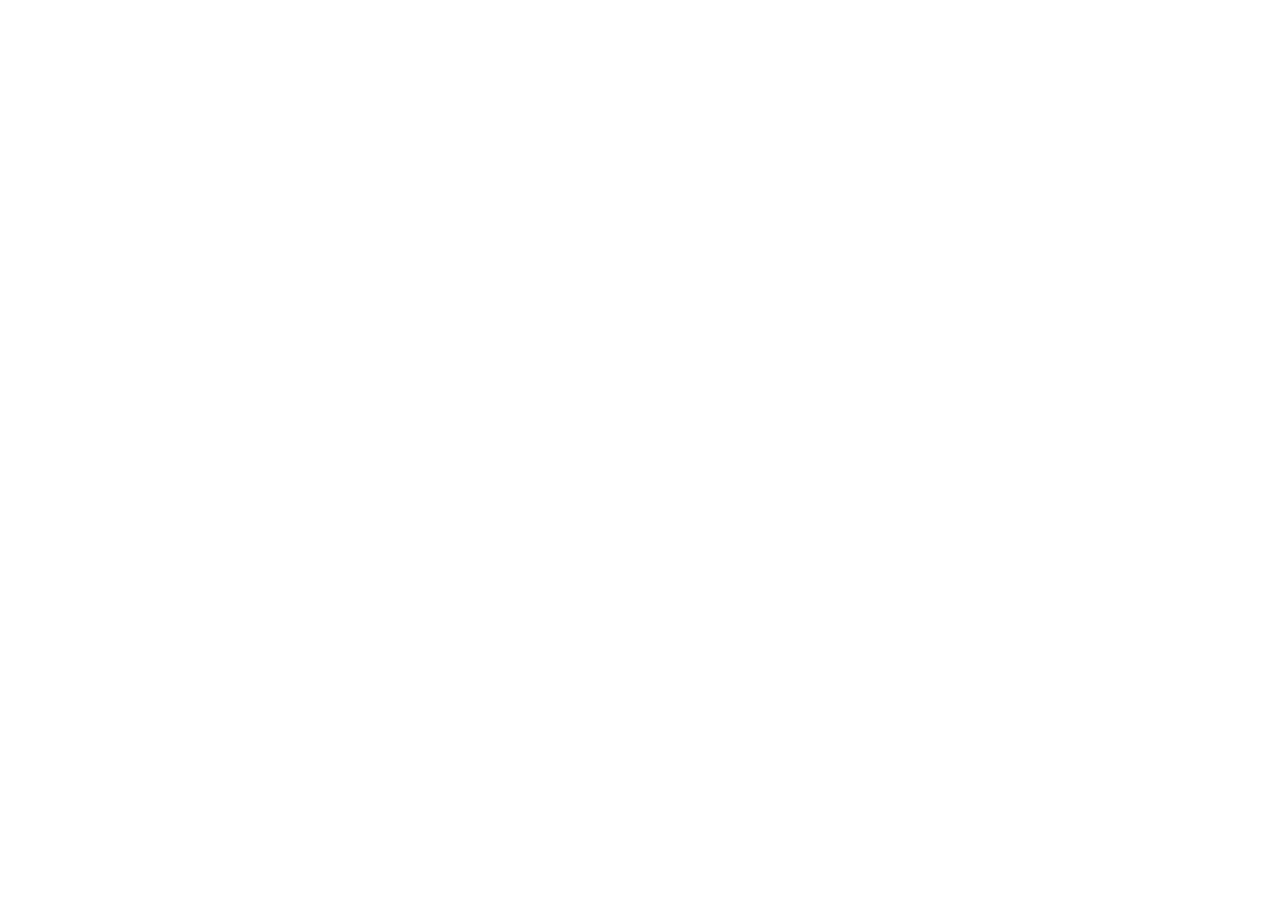
==== about.html @ f8fc42c6 "Initial Commit" ====
<!DOCTYPE html>
<html lang="en">
<head>
    <meta charset="UTF-8">
    <meta name="viewport" content="width=device-width, initial-scale=1.0">
    <link rel="stylesheet" href="https://cdnjs.cloudflare.com/ajax/libs/font-awesome/6.5.1/css/all.min.css">
    <link rel="stylesheet" href="./css/style.css">
    <link rel="stylesheet" href="./css/about.css">
    <title>About - Cafe Street</title>
</head>
<body>

</body>
</html>
---- css/style.css ----
@import url("https://fonts.googleapis.com/css2?family=Plus+Jakarta+Sans:wght@200..800&display=swap");

*,
*::before,
*::after {
    box-sizing: border-box;
    margin: 0;
    padding: 0;
}

/* ===== BASE ===== */

html {
    scroll-behavior: smooth;
}

body {
    min-height: 100vh;
    line-height: 1.5;
    font-family: "Plus Jakarta Sans", sans-serif;
    text-rendering: optimizeSpeed;
}

img,
picture,
video,
canvas,
svg {
    display: block;
    max-width: 100%;
}

input,
button,
textarea,
select {
    font: inherit;
}

button {
    cursor: pointer;
}

a {
    color: inherit;
    text-decoration: none;
}

ul,
ol {
    list-style: none;
}

table {
    border-collapse: collapse;
    border-spacing: 0;
}
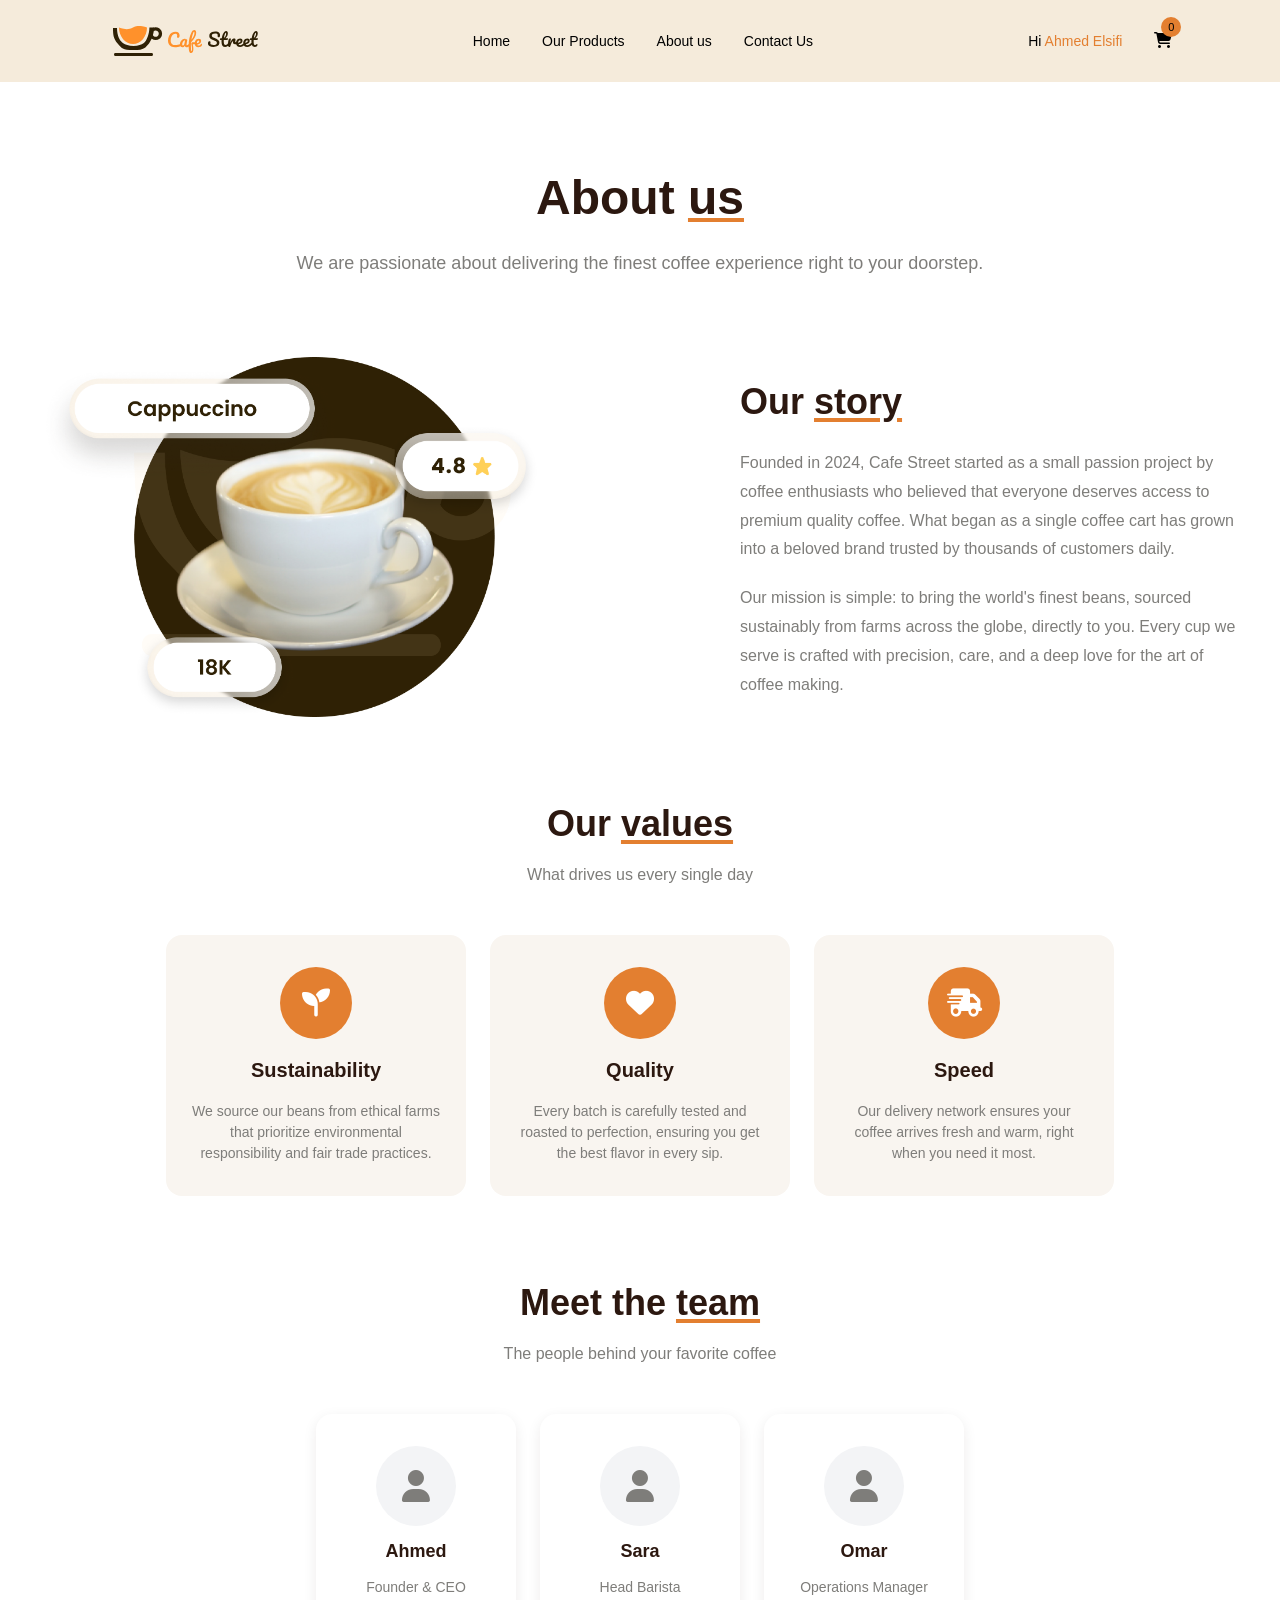
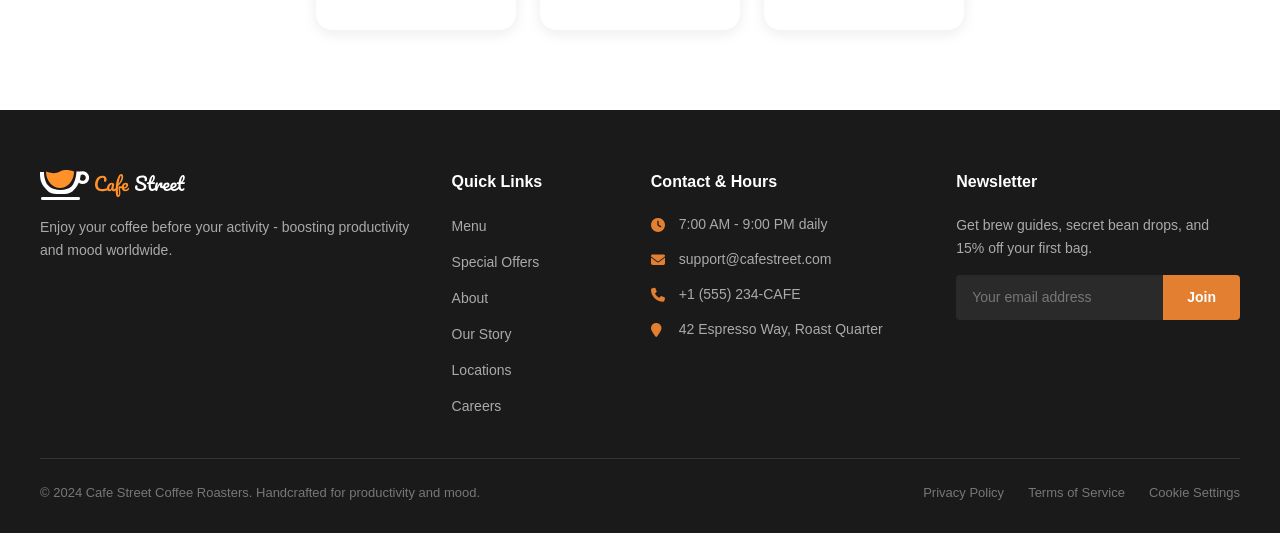
==== commit d4cbcad1: "Enhance About page layout with header, footer, and content sections; add styles for improved present" ====
--- a/about.html
+++ b/about.html
@@ -1,14 +1,231 @@
 <!DOCTYPE html>
 <html lang="en">
-<head>
-    <meta charset="UTF-8">
-    <meta name="viewport" content="width=device-width, initial-scale=1.0">
-    <link rel="stylesheet" href="https://cdnjs.cloudflare.com/ajax/libs/font-awesome/6.5.1/css/all.min.css">
-    <link rel="stylesheet" href="./css/style.css">
-    <link rel="stylesheet" href="./css/about.css">
+  <head>
+    <meta charset="UTF-8" />
+    <meta name="viewport" content="width=device-width, initial-scale=1.0" />
+    <link
+      rel="stylesheet"
+      href="https://cdnjs.cloudflare.com/ajax/libs/font-awesome/6.5.1/css/all.min.css"
+    />
+    <link
+      rel="shortcut icon"
+      href="./assets/images/logo/favicon.svg"
+      type="image/x-icon"
+    />
+    <link rel="stylesheet" href="./css/style.css" />
+    <link rel="stylesheet" href="./css/about.css" />
     <title>About - Cafe Street</title>
-</head>
-<body>
-
-</body>
-</html>+  </head>
+  <body>
+    <header>
+      <a href="./index.html">
+        <img
+          src="./assets/images/logo/Logo.svg"
+          alt="an image showing the website logo"
+        />
+      </a>
+      <nav>
+        <ul>
+          <li class="nav-link underline-effect">
+            <a href="./index.html">Home</a>
+          </li>
+          <li class="nav-link underline-effect">
+            <a href="./products.html">Our Products</a>
+          </li>
+          <li class="nav-link underline-effect">
+            <a href="./about.html">About us</a>
+          </li>
+          <li class="nav-link underline-effect">
+            <a href="./contact.html">Contact Us</a>
+          </li>
+        </ul>
+      </nav>
+      <div class="controls">
+        <div class="greeting">
+          <p>Hi <span>Ahmed Elsifi</span></p>
+        </div>
+        <div class="cart">
+          <a href="./cart.html" class="underline-effect"
+            ><i class="fa-solid fa-cart-shopping"></i
+          ></a>
+          <span>0</span>
+        </div>
+      </div>
+    </header>
+
+    <div class="container">
+      <section class="about-hero">
+        <div class="about-hero-content">
+          <h1>About <span>us</span></h1>
+          <p>
+            We are passionate about delivering the finest coffee experience
+            right to your doorstep.
+          </p>
+        </div>
+      </section>
+
+      <section class="about-story">
+        <div class="about-story-image">
+          <img
+            src="./assets/images/hero/Hero main.png"
+            alt="Our coffee story"
+          />
+        </div>
+        <div class="about-story-content">
+          <h2>Our <span>story</span></h2>
+          <p>
+            Founded in 2024, Cafe Street started as a small passion project by
+            coffee enthusiasts who believed that everyone deserves access to
+            premium quality coffee. What began as a single coffee cart has
+            grown into a beloved brand trusted by thousands of customers
+            daily.
+          </p>
+          <p>
+            Our mission is simple: to bring the world's finest beans, sourced
+            sustainably from farms across the globe, directly to you. Every
+            cup we serve is crafted with precision, care, and a deep love for
+            the art of coffee making.
+          </p>
+        </div>
+      </section>
+
+      <section class="about-values">
+        <div class="about-values-header">
+          <h2>Our <span>values</span></h2>
+          <p>What drives us every single day</p>
+        </div>
+        <div class="about-values-cards">
+          <div class="about-value-card">
+            <div class="about-value-icon">
+              <i class="fa-solid fa-seedling"></i>
+            </div>
+            <h3>Sustainability</h3>
+            <p>
+              We source our beans from ethical farms that prioritize
+              environmental responsibility and fair trade practices.
+            </p>
+          </div>
+          <div class="about-value-card">
+            <div class="about-value-icon">
+              <i class="fa-solid fa-heart"></i>
+            </div>
+            <h3>Quality</h3>
+            <p>
+              Every batch is carefully tested and roasted to perfection,
+              ensuring you get the best flavor in every sip.
+            </p>
+          </div>
+          <div class="about-value-card">
+            <div class="about-value-icon">
+              <i class="fa-solid fa-truck-fast"></i>
+            </div>
+            <h3>Speed</h3>
+            <p>
+              Our delivery network ensures your coffee arrives fresh and warm,
+              right when you need it most.
+            </p>
+          </div>
+        </div>
+      </section>
+
+      <section class="about-team">
+        <div class="about-team-header">
+          <h2>Meet the <span>team</span></h2>
+          <p>The people behind your favorite coffee</p>
+        </div>
+        <div class="about-team-cards">
+          <div class="about-team-card">
+            <div class="about-team-avatar">
+              <i class="fa-solid fa-user"></i>
+            </div>
+            <h4>Ahmed</h4>
+            <p>Founder & CEO</p>
+          </div>
+          <div class="about-team-card">
+            <div class="about-team-avatar">
+              <i class="fa-solid fa-user"></i>
+            </div>
+            <h4>Sara</h4>
+            <p>Head Barista</p>
+          </div>
+          <div class="about-team-card">
+            <div class="about-team-avatar">
+              <i class="fa-solid fa-user"></i>
+            </div>
+            <h4>Omar</h4>
+            <p>Operations Manager</p>
+          </div>
+        </div>
+      </section>
+    </div>
+
+    <footer>
+      <div class="footer-top">
+        <div class="footer-brand">
+          <img src="./assets/images/logo/Logo white.svg" alt="" />
+          <p>
+            Enjoy your coffee before your activity - boosting productivity and
+            mood worldwide.
+          </p>
+        </div>
+
+        <div class="footer-links">
+          <h3>Quick Links</h3>
+          <ul>
+            <li><a href="#">Menu</a></li>
+            <li><a href="#">Special Offers</a></li>
+            <li><a href="#">About</a></li>
+            <li><a href="#">Our Story</a></li>
+            <li><a href="#">Locations</a></li>
+            <li><a href="#">Careers</a></li>
+          </ul>
+        </div>
+
+        <div class="footer-contact">
+          <h3>Contact & Hours</h3>
+          <ul>
+            <li>
+              <i class="fa-solid fa-clock"></i>
+              <span>7:00 AM - 9:00 PM daily</span>
+            </li>
+            <li>
+              <i class="fa-solid fa-envelope"></i>
+              <span>support@cafestreet.com</span>
+            </li>
+            <li>
+              <i class="fa-solid fa-phone"></i>
+              <span>+1 (555) 234-CAFE</span>
+            </li>
+            <li>
+              <i class="fa-solid fa-location-pin"></i>
+              <span>42 Espresso Way, Roast Quarter</span>
+            </li>
+          </ul>
+        </div>
+
+        <div class="footer-newsletter">
+          <h3>Newsletter</h3>
+          <p>
+            Get brew guides, secret bean drops, and 15% off your first bag.
+          </p>
+          <form class="newsletter-form">
+            <input type="email" placeholder="Your email address" />
+            <button type="submit">Join</button>
+          </form>
+        </div>
+      </div>
+
+      <div class="footer-bottom">
+        <p>
+          &copy; 2024 Cafe Street Coffee Roasters. Handcrafted for
+          productivity and mood.
+        </p>
+        <div class="footer-legal">
+          <a href="#">Privacy Policy</a>
+          <a href="#">Terms of Service</a>
+          <a href="#">Cookie Settings</a>
+        </div>
+      </div>
+    </footer>
+  </body>
+</html>
--- a/css/style.css
+++ b/css/style.css
@@ -3,22 +3,22 @@
 *,
 *::before,
 *::after {
-    box-sizing: border-box;
-    margin: 0;
-    padding: 0;
+  box-sizing: border-box;
+  margin: 0;
+  padding: 0;
 }
 
 /* ===== BASE ===== */
 
 html {
-    scroll-behavior: smooth;
+  scroll-behavior: smooth;
 }
 
 body {
-    min-height: 100vh;
-    line-height: 1.5;
-    font-family: "Plus Jakarta Sans", sans-serif;
-    text-rendering: optimizeSpeed;
+  min-height: 100vh;
+  line-height: 1.5;
+  font-family: "Plus Jakarta Sans", sans-serif;
+  text-rendering: optimizeSpeed;
 }
 
 img,
@@ -26,32 +26,299 @@
 video,
 canvas,
 svg {
-    display: block;
-    max-width: 100%;
+  display: block;
+  max-width: 100%;
 }
 
 input,
 button,
 textarea,
 select {
-    font: inherit;
+  font: inherit;
 }
 
 button {
-    cursor: pointer;
+  cursor: pointer;
 }
 
 a {
-    color: inherit;
-    text-decoration: none;
+  color: inherit;
+  text-decoration: none;
 }
 
 ul,
 ol {
-    list-style: none;
+  list-style: none;
 }
 
 table {
-    border-collapse: collapse;
-    border-spacing: 0;
-}+  border-collapse: collapse;
+  border-spacing: 0;
+}
+
+/* EFFECTS */
+
+/* UNDERLINE EFFECT */
+
+.underline-effect {
+  position: relative;
+}
+
+.underline-effect::after {
+  content: "";
+  position: absolute;
+  bottom: -3px;
+  left: 0;
+  width: 0;
+  height: 2px;
+  background-color: #e37f30;
+  transition: width 0.3s ease;
+}
+
+.underline-effect:hover::after {
+  width: 100%;
+}
+
+::-moz-selection {
+  background-color: #e37f30;
+  color: #ffffff;
+}
+
+::selection {
+  background-color: #e37f30;
+  color: #ffffff;
+}
+
+/* ===== NAVBAR ===== */
+
+header {
+  width: 100%;
+  display: flex;
+  justify-content: space-around;
+  align-items: center;
+  padding: 26px 0px;
+  height: fit-content;
+  background-color: #f5ebdb;
+  position: sticky;
+  top: 0;
+  z-index: 9999;
+}
+
+/* NAVLOGO */
+
+header > a > img {
+  width: 150px;
+}
+
+/* NAVLINKS */
+
+nav > ul {
+  display: flex;
+  align-items: center;
+  gap: 32px;
+}
+
+.nav-link {
+  font-size: 14px;
+  font-weight: 500;
+}
+
+.controls {
+  display: flex;
+  gap: 32px;
+  align-items: center;
+  justify-content: center;
+}
+
+.greeting p {
+  font-size: 14px;
+  font-weight: 500;
+}
+
+.greeting span {
+  color: #e37f30;
+}
+
+.cart {
+  position: relative;
+}
+
+.cart span {
+  display: flex;
+  align-items: center;
+  justify-content: center;
+  position: absolute;
+  width: 20px;
+  height: 20px;
+  font-size: 11px;
+  background-color: #e37f30;
+  border-radius: 9999px;
+  top: -50%;
+  right: -50%;
+}
+
+/* FOOTER */
+
+footer {
+  background-color: #1a1a1a;
+  color: #fff;
+  padding: 60px 40px 30px;
+}
+
+.footer-top {
+  display: flex;
+  justify-content: space-between;
+  gap: 40px;
+  max-width: 1200px;
+  margin: 0 auto;
+  padding-bottom: 40px;
+  border-bottom: 1px solid #333;
+}
+
+.footer-brand {
+  width: 35%;
+}
+
+.footer-brand img {
+  margin-bottom: 16px;
+}
+
+.footer-brand h2 {
+  font-size: 24px;
+  font-weight: 700;
+  margin-bottom: 12px;
+}
+
+.footer-brand p {
+  font-size: 14px;
+  color: #aaa;
+  line-height: 1.6;
+  margin-bottom: 20px;
+}
+
+.footer-links {
+  width: 15%;
+}
+
+.footer-links h3,
+.footer-contact h3,
+.footer-newsletter h3 {
+  font-size: 16px;
+  font-weight: 600;
+  margin-bottom: 20px;
+}
+
+.footer-links ul {
+  display: flex;
+  flex-direction: column;
+  gap: 12px;
+}
+
+.footer-links a {
+  font-size: 14px;
+  color: #aaa;
+  transition: color 0.3s ease;
+}
+
+.footer-links a:hover {
+  color: #e37f30;
+}
+
+.footer-contact {
+  width: 25%;
+}
+
+.footer-contact ul {
+  display: flex;
+  flex-direction: column;
+  gap: 14px;
+}
+
+.footer-contact li {
+  display: flex;
+  align-items: center;
+  gap: 12px;
+  font-size: 14px;
+  color: #aaa;
+}
+
+.footer-contact i {
+  width: 16px;
+  color: #e37f30;
+}
+
+.footer-newsletter {
+  width: 25%;
+}
+
+.footer-newsletter p {
+  font-size: 14px;
+  color: #aaa;
+  line-height: 1.6;
+  margin-bottom: 16px;
+}
+
+.newsletter-form {
+  display: flex;
+  gap: 0;
+}
+
+.newsletter-form input {
+  flex: 1;
+  padding: 12px 16px;
+  border: none;
+  border-radius: 4px 0 0 4px;
+  background-color: #2a2a2a;
+  color: #fff;
+  font-size: 14px;
+  outline: none;
+}
+
+.newsletter-form input::placeholder {
+  color: #777;
+}
+
+.newsletter-form button {
+  padding: 12px 24px;
+  border: none;
+  border-radius: 0 4px 4px 0;
+  background-color: #e37f30;
+  color: #fff;
+  font-size: 14px;
+  font-weight: 600;
+  cursor: pointer;
+  transition: background-color 0.3s ease;
+}
+
+.newsletter-form button:hover {
+  background-color: #d06a1f;
+}
+
+.footer-bottom {
+  max-width: 1200px;
+  margin: 0 auto;
+  padding-top: 24px;
+  display: flex;
+  justify-content: space-between;
+  align-items: center;
+}
+
+.footer-bottom p {
+  font-size: 13px;
+  color: #777;
+}
+
+.footer-legal {
+  display: flex;
+  gap: 24px;
+}
+
+.footer-legal a {
+  font-size: 13px;
+  color: #777;
+  transition: color 0.3s ease;
+}
+
+.footer-legal a:hover {
+  color: #e37f30;
+}
--- a/css/about.css
+++ b/css/about.css
@@ -0,0 +1,235 @@
+.container {
+  width: 1200px;
+  margin: auto;
+}
+
+.about-hero {
+  margin: 80px 0;
+  text-align: center;
+}
+
+.about-hero-content h1 {
+  font-size: 48px;
+  font-weight: 700;
+  color: #2c1810;
+}
+
+.about-hero-content h1 span {
+  text-decoration: underline;
+  text-decoration-color: #e37f30;
+  text-decoration-thickness: 4px;
+  text-underline-offset: 4px;
+}
+
+.about-hero-content p {
+  font-size: 18px;
+  color: #7e7d7a;
+  margin-top: 16px;
+}
+
+.about-story {
+  margin: 80px 0;
+  display: flex;
+  justify-content: space-between;
+  align-items: center;
+  gap: 48px;
+}
+
+.about-story-image {
+  width: 500px;
+}
+
+.about-story-image img {
+  width: 100%;
+  border-radius: 16px;
+}
+
+.about-story-content {
+  width: 500px;
+  display: flex;
+  flex-direction: column;
+  gap: 20px;
+}
+
+.about-story-content h2 {
+  font-size: 36px;
+  font-weight: 700;
+  color: #2c1810;
+}
+
+.about-story-content h2 span {
+  text-decoration: underline;
+  text-decoration-color: #e37f30;
+  text-decoration-thickness: 4px;
+  text-underline-offset: 4px;
+}
+
+.about-story-content p {
+  font-size: 16px;
+  color: #7e7d7a;
+  line-height: 1.8;
+}
+
+.about-values {
+  margin: 80px 0;
+  text-align: center;
+}
+
+.about-values-header {
+  margin-bottom: 48px;
+}
+
+.about-values-header h2 {
+  font-size: 36px;
+  font-weight: 700;
+  color: #2c1810;
+}
+
+.about-values-header h2 span {
+  text-decoration: underline;
+  text-decoration-color: #e37f30;
+  text-decoration-thickness: 4px;
+  text-underline-offset: 4px;
+}
+
+.about-values-header p {
+  font-size: 16px;
+  color: #7e7d7a;
+  margin-top: 12px;
+}
+
+.about-values-cards {
+  display: flex;
+  justify-content: center;
+  gap: 24px;
+}
+
+.about-value-card {
+  width: 300px;
+  padding: 32px 24px;
+  background-color: #f9f5f0;
+  border-radius: 16px;
+  display: flex;
+  flex-direction: column;
+  align-items: center;
+  gap: 16px;
+  transition-duration: 0.5s;
+}
+
+.about-value-card:hover {
+  scale: 1.05;
+}
+
+.about-value-icon {
+  width: 72px;
+  height: 72px;
+  background-color: #e37f30;
+  border-radius: 50%;
+  display: flex;
+  justify-content: center;
+  align-items: center;
+  color: #ffffff;
+  font-size: 28px;
+}
+
+.about-value-card h3 {
+  font-size: 20px;
+  font-weight: 700;
+  color: #2c1810;
+}
+
+.about-value-card p {
+  font-size: 14px;
+  color: #7e7d7a;
+}
+
+.about-team {
+  margin: 80px 0;
+  text-align: center;
+}
+
+.about-team-header {
+  margin-bottom: 48px;
+}
+
+.about-team-header h2 {
+  font-size: 36px;
+  font-weight: 700;
+  color: #2c1810;
+}
+
+.about-team-header h2 span {
+  text-decoration: underline;
+  text-decoration-color: #e37f30;
+  text-decoration-thickness: 4px;
+  text-underline-offset: 4px;
+}
+
+.about-team-header p {
+  font-size: 16px;
+  color: #7e7d7a;
+  margin-top: 12px;
+}
+
+.about-team-cards {
+  display: flex;
+  justify-content: center;
+  gap: 24px;
+}
+
+.about-team-card {
+  width: 200px;
+  padding: 32px 24px;
+  background-color: #ffffff;
+  border-radius: 16px;
+  box-shadow: 0px 4px 14px 0px rgb(44, 24, 16, 0.08);
+  display: flex;
+  flex-direction: column;
+  align-items: center;
+  gap: 12px;
+  transition-duration: 0.5s;
+}
+
+.about-team-card:hover {
+  scale: 1.05;
+}
+
+.about-team-avatar {
+  width: 80px;
+  height: 80px;
+  background-color: #f3f4f6;
+  border-radius: 50%;
+  display: flex;
+  justify-content: center;
+  align-items: center;
+  color: #7e7d7a;
+  font-size: 32px;
+}
+
+.about-team-card h4 {
+  font-size: 18px;
+  font-weight: 700;
+  color: #2c1810;
+}
+
+.about-team-card p {
+  font-size: 14px;
+  color: #7e7d7a;
+}
+
+@media (max-width: 768px) {
+  .about-story {
+    flex-direction: column;
+  }
+
+  .about-story-image,
+  .about-story-content {
+    width: 100%;
+  }
+
+  .about-values-cards,
+  .about-team-cards {
+    flex-direction: column;
+    align-items: center;
+  }
+}
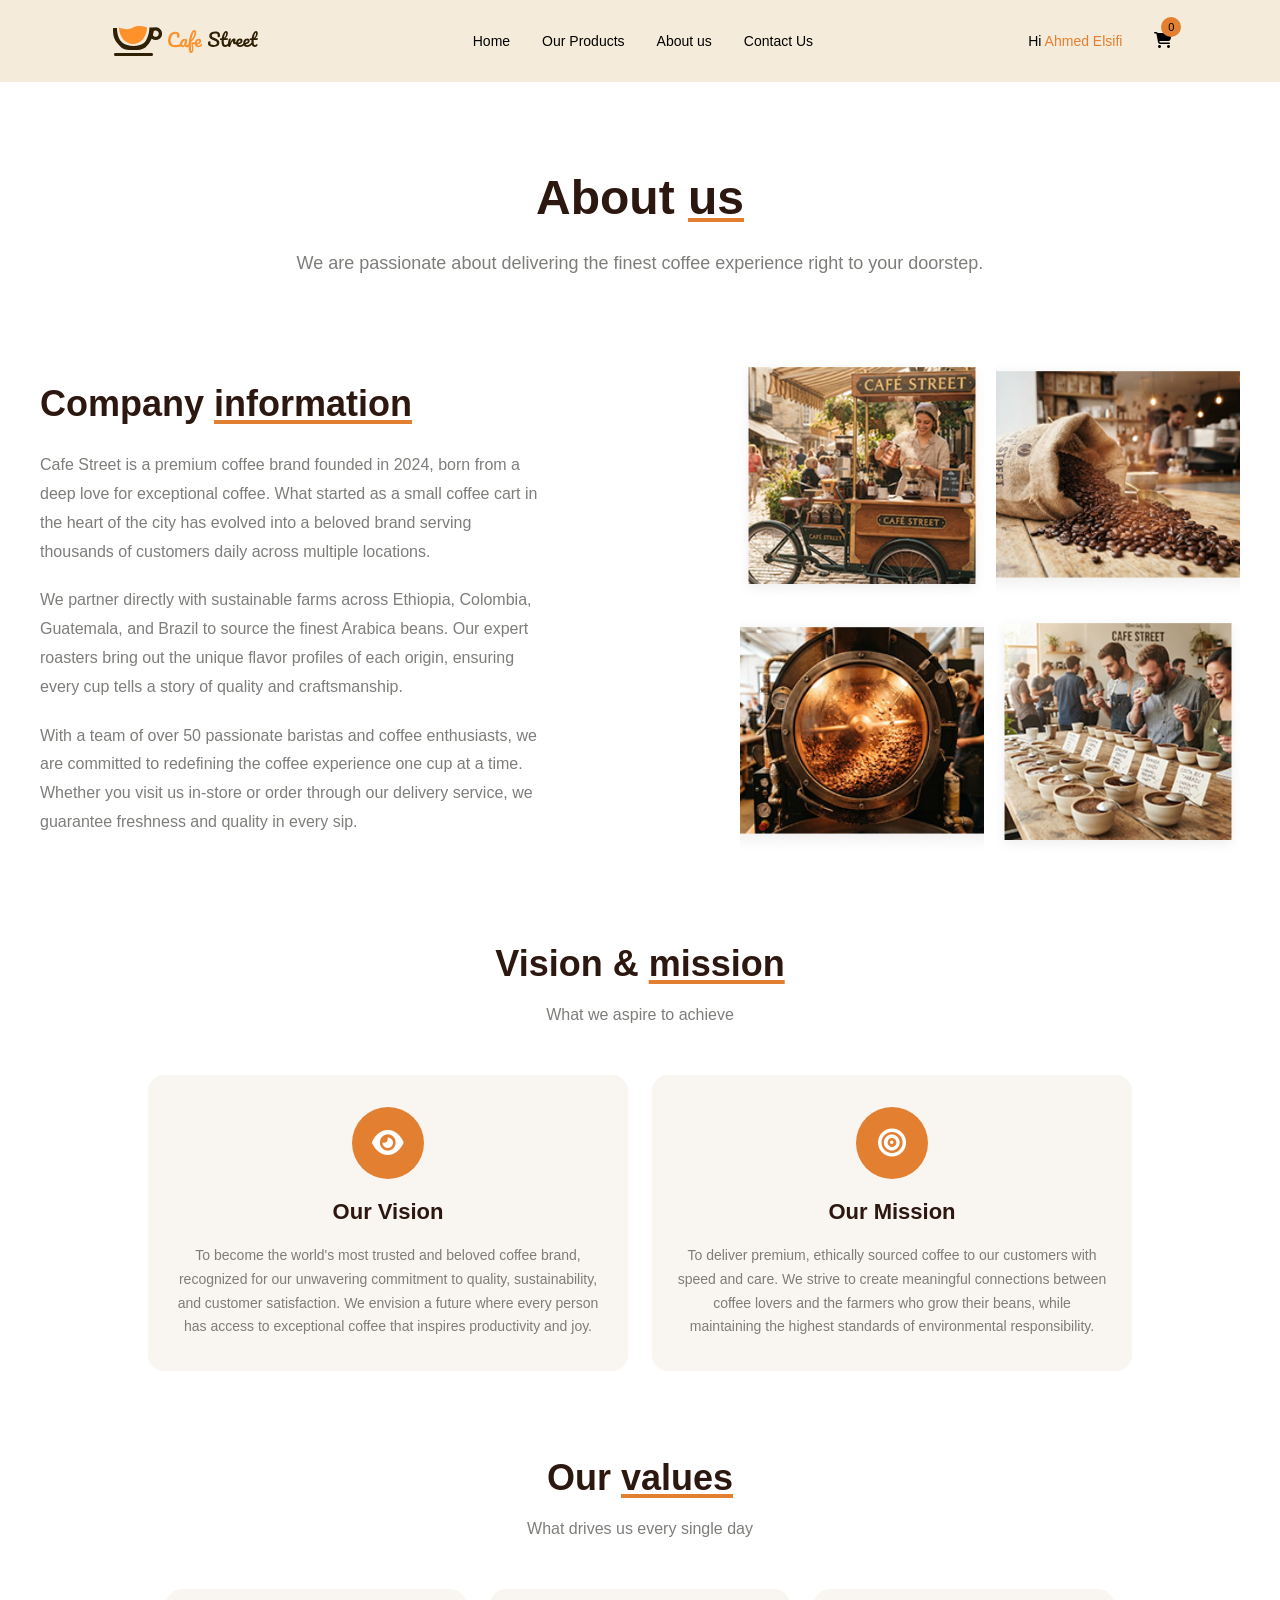
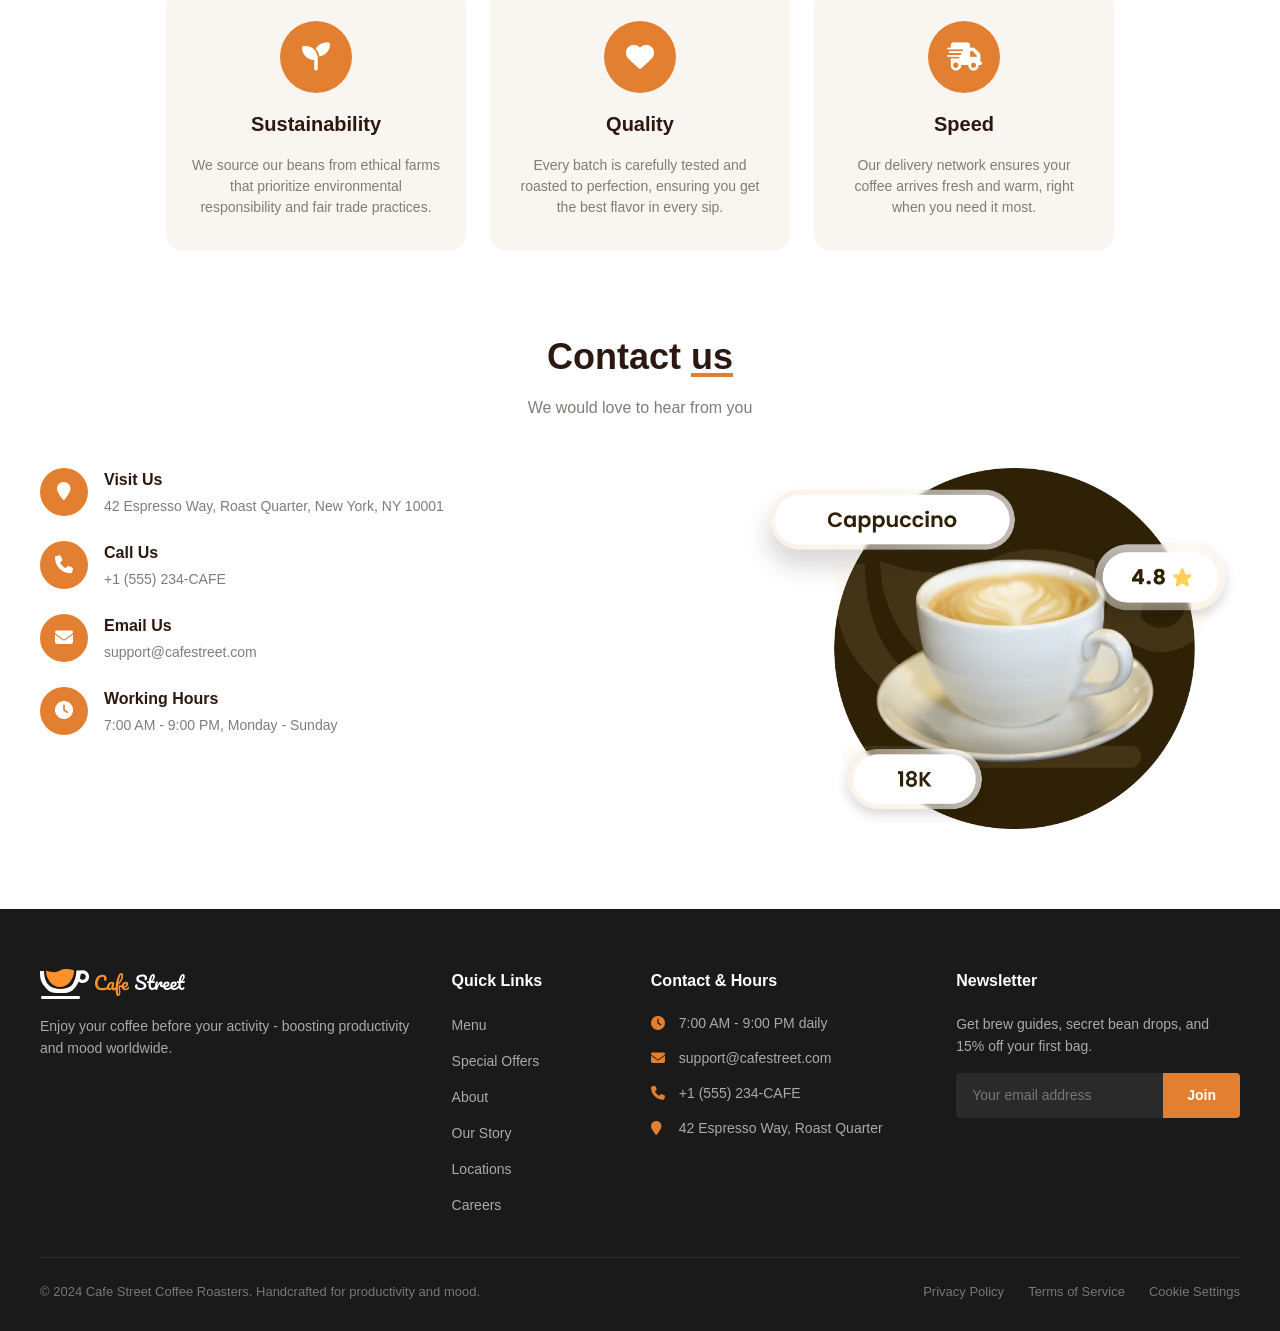
==== commit 67abd9ce: "Add dashboard and products pages with responsive design and styling - Implemented dashboard layout w" ====
--- a/about.html
+++ b/about.html
@@ -64,28 +64,88 @@
         </div>
       </section>
 
-      <section class="about-story">
-        <div class="about-story-image">
-          <img
-            src="./assets/images/hero/Hero main.png"
-            alt="Our coffee story"
-          />
-        </div>
-        <div class="about-story-content">
-          <h2>Our <span>story</span></h2>
-          <p>
-            Founded in 2024, Cafe Street started as a small passion project by
-            coffee enthusiasts who believed that everyone deserves access to
-            premium quality coffee. What began as a single coffee cart has
-            grown into a beloved brand trusted by thousands of customers
-            daily.
-          </p>
-          <p>
-            Our mission is simple: to bring the world's finest beans, sourced
-            sustainably from farms across the globe, directly to you. Every
-            cup we serve is crafted with precision, care, and a deep love for
-            the art of coffee making.
-          </p>
+      <section class="about-company">
+        <div class="about-company-content">
+          <h2>Company <span>information</span></h2>
+          <p>
+            Cafe Street is a premium coffee brand founded in 2024, born from a
+            deep love for exceptional coffee. What started as a small coffee
+            cart in the heart of the city has evolved into a beloved brand
+            serving thousands of customers daily across multiple locations.
+          </p>
+          <p>
+            We partner directly with sustainable farms across Ethiopia,
+            Colombia, Guatemala, and Brazil to source the finest Arabica
+            beans. Our expert roasters bring out the unique flavor profiles of
+            each origin, ensuring every cup tells a story of quality and
+            craftsmanship.
+          </p>
+          <p>
+            With a team of over 50 passionate baristas and coffee
+            enthusiasts, we are committed to redefining the coffee experience
+            one cup at a time. Whether you visit us in-store or order through
+            our delivery service, we guarantee freshness and quality in every
+            sip.
+          </p>
+        </div>
+        <div class="about-company-image">
+          <div class="about-collage">
+            <img
+              src="./assets/images/about-us/about-us (1).png"
+              alt="About Cafe Street 1"
+              class="collage-img-1"
+            />
+            <img
+              src="./assets/images/about-us/about-us (2).png"
+              alt="About Cafe Street 2"
+              class="collage-img-2"
+            />
+            <img
+              src="./assets/images/about-us/about-us (3).png"
+              alt="About Cafe Street 3"
+              class="collage-img-3"
+            />
+            <img
+              src="./assets/images/about-us/about-us (4).png"
+              alt="About Cafe Street 4"
+              class="collage-img-4"
+            />
+          </div>
+        </div>
+      </section>
+
+      <section class="about-vision-mission">
+        <div class="about-vision-mission-header">
+          <h2>Vision & <span>mission</span></h2>
+          <p>What we aspire to achieve</p>
+        </div>
+        <div class="about-vision-mission-cards">
+          <div class="about-vision-card">
+            <div class="about-vision-icon">
+              <i class="fa-solid fa-eye"></i>
+            </div>
+            <h3>Our Vision</h3>
+            <p>
+              To become the world's most trusted and beloved coffee brand,
+              recognized for our unwavering commitment to quality,
+              sustainability, and customer satisfaction. We envision a future
+              where every person has access to exceptional coffee that
+              inspires productivity and joy.
+            </p>
+          </div>
+          <div class="about-mission-card">
+            <div class="about-vision-icon">
+              <i class="fa-solid fa-bullseye"></i>
+            </div>
+            <h3>Our Mission</h3>
+            <p>
+              To deliver premium, ethically sourced coffee to our customers
+              with speed and care. We strive to create meaningful connections
+              between coffee lovers and the farmers who grow their beans, while
+              maintaining the highest standards of environmental
+              responsibility.
+            </p>
+          </div>
         </div>
       </section>
 
@@ -128,32 +188,55 @@
         </div>
       </section>
 
-      <section class="about-team">
-        <div class="about-team-header">
-          <h2>Meet the <span>team</span></h2>
-          <p>The people behind your favorite coffee</p>
-        </div>
-        <div class="about-team-cards">
-          <div class="about-team-card">
-            <div class="about-team-avatar">
-              <i class="fa-solid fa-user"></i>
-            </div>
-            <h4>Ahmed</h4>
-            <p>Founder & CEO</p>
-          </div>
-          <div class="about-team-card">
-            <div class="about-team-avatar">
-              <i class="fa-solid fa-user"></i>
-            </div>
-            <h4>Sara</h4>
-            <p>Head Barista</p>
-          </div>
-          <div class="about-team-card">
-            <div class="about-team-avatar">
-              <i class="fa-solid fa-user"></i>
-            </div>
-            <h4>Omar</h4>
-            <p>Operations Manager</p>
+      <section class="about-contact">
+        <div class="about-contact-header">
+          <h2>Contact <span>us</span></h2>
+          <p>We would love to hear from you</p>
+        </div>
+        <div class="about-contact-content">
+          <div class="about-contact-info">
+            <div class="about-contact-item">
+              <div class="about-contact-icon">
+                <i class="fa-solid fa-location-pin"></i>
+              </div>
+              <div>
+                <h4>Visit Us</h4>
+                <p>42 Espresso Way, Roast Quarter, New York, NY 10001</p>
+              </div>
+            </div>
+            <div class="about-contact-item">
+              <div class="about-contact-icon">
+                <i class="fa-solid fa-phone"></i>
+              </div>
+              <div>
+                <h4>Call Us</h4>
+                <p>+1 (555) 234-CAFE</p>
+              </div>
+            </div>
+            <div class="about-contact-item">
+              <div class="about-contact-icon">
+                <i class="fa-solid fa-envelope"></i>
+              </div>
+              <div>
+                <h4>Email Us</h4>
+                <p>support@cafestreet.com</p>
+              </div>
+            </div>
+            <div class="about-contact-item">
+              <div class="about-contact-icon">
+                <i class="fa-solid fa-clock"></i>
+              </div>
+              <div>
+                <h4>Working Hours</h4>
+                <p>7:00 AM - 9:00 PM, Monday - Sunday</p>
+              </div>
+            </div>
+          </div>
+          <div class="about-contact-map">
+            <img
+              src="./assets/images/hero/Hero main.png"
+              alt="Our location"
+            />
           </div>
         </div>
       </section>
--- a/css/about.css
+++ b/css/about.css
@@ -27,7 +27,7 @@
   margin-top: 16px;
 }
 
-.about-story {
+.about-company {
   margin: 80px 0;
   display: flex;
   justify-content: space-between;
@@ -35,39 +35,146 @@
   gap: 48px;
 }
 
-.about-story-image {
+.about-company-image {
   width: 500px;
 }
 
-.about-story-image img {
+.about-collage {
+  display: grid;
+  grid-template-columns: 1fr 1fr;
+  grid-template-rows: 1fr 1fr;
+  gap: 12px;
+}
+
+.about-collage img {
   width: 100%;
-  border-radius: 16px;
-}
-
-.about-story-content {
+  height: 244px;
+  object-fit: cover;
+  border-radius: 12px;
+}
+
+.collage-img-1 {
+  grid-column: 1;
+  grid-row: 1;
+}
+
+.collage-img-2 {
+  grid-column: 2;
+  grid-row: 1;
+}
+
+.collage-img-3 {
+  grid-column: 1;
+  grid-row: 2;
+}
+
+.collage-img-4 {
+  grid-column: 2;
+  grid-row: 2;
+}
+
+.about-company-content {
   width: 500px;
   display: flex;
   flex-direction: column;
   gap: 20px;
 }
 
-.about-story-content h2 {
+.about-company-content h2 {
   font-size: 36px;
   font-weight: 700;
   color: #2c1810;
 }
 
-.about-story-content h2 span {
-  text-decoration: underline;
-  text-decoration-color: #e37f30;
-  text-decoration-thickness: 4px;
-  text-underline-offset: 4px;
-}
-
-.about-story-content p {
+.about-company-content h2 span {
+  text-decoration: underline;
+  text-decoration-color: #e37f30;
+  text-decoration-thickness: 4px;
+  text-underline-offset: 4px;
+}
+
+.about-company-content p {
   font-size: 16px;
   color: #7e7d7a;
   line-height: 1.8;
+}
+
+.about-vision-mission {
+  margin: 80px 0;
+  text-align: center;
+}
+
+.about-vision-mission-header {
+  margin-bottom: 48px;
+}
+
+.about-vision-mission-header h2 {
+  font-size: 36px;
+  font-weight: 700;
+  color: #2c1810;
+}
+
+.about-vision-mission-header h2 span {
+  text-decoration: underline;
+  text-decoration-color: #e37f30;
+  text-decoration-thickness: 4px;
+  text-underline-offset: 4px;
+}
+
+.about-vision-mission-header p {
+  font-size: 16px;
+  color: #7e7d7a;
+  margin-top: 12px;
+}
+
+.about-vision-mission-cards {
+  display: flex;
+  justify-content: center;
+  gap: 24px;
+}
+
+.about-vision-card,
+.about-mission-card {
+  width: 480px;
+  padding: 32px 24px;
+  background-color: #f9f5f0;
+  border-radius: 16px;
+  display: flex;
+  flex-direction: column;
+  align-items: center;
+  gap: 16px;
+  transition-duration: 0.5s;
+}
+
+.about-vision-card:hover,
+.about-mission-card:hover {
+  scale: 1.03;
+}
+
+.about-vision-icon {
+  width: 72px;
+  height: 72px;
+  background-color: #e37f30;
+  border-radius: 50%;
+  display: flex;
+  justify-content: center;
+  align-items: center;
+  color: #ffffff;
+  font-size: 28px;
+}
+
+.about-vision-card h3,
+.about-mission-card h3 {
+  font-size: 22px;
+  font-weight: 700;
+  color: #2c1810;
+}
+
+.about-vision-card p,
+.about-mission-card p {
+  font-size: 14px;
+  color: #7e7d7a;
+  line-height: 1.7;
 }
 
 .about-values {
@@ -143,93 +250,111 @@
   color: #7e7d7a;
 }
 
-.about-team {
-  margin: 80px 0;
+.about-contact {
+  margin: 80px 0;
+}
+
+.about-contact-header {
   text-align: center;
-}
-
-.about-team-header {
   margin-bottom: 48px;
 }
 
-.about-team-header h2 {
+.about-contact-header h2 {
   font-size: 36px;
   font-weight: 700;
   color: #2c1810;
 }
 
-.about-team-header h2 span {
-  text-decoration: underline;
-  text-decoration-color: #e37f30;
-  text-decoration-thickness: 4px;
-  text-underline-offset: 4px;
-}
-
-.about-team-header p {
+.about-contact-header h2 span {
+  text-decoration: underline;
+  text-decoration-color: #e37f30;
+  text-decoration-thickness: 4px;
+  text-underline-offset: 4px;
+}
+
+.about-contact-header p {
   font-size: 16px;
   color: #7e7d7a;
   margin-top: 12px;
 }
 
-.about-team-cards {
-  display: flex;
-  justify-content: center;
+.about-contact-content {
+  display: flex;
+  justify-content: space-between;
+  gap: 48px;
+}
+
+.about-contact-info {
+  width: 500px;
+  display: flex;
+  flex-direction: column;
   gap: 24px;
 }
 
-.about-team-card {
-  width: 200px;
-  padding: 32px 24px;
-  background-color: #ffffff;
+.about-contact-item {
+  display: flex;
+  align-items: flex-start;
+  gap: 16px;
+}
+
+.about-contact-icon {
+  width: 48px;
+  height: 48px;
+  min-width: 48px;
+  background-color: #e37f30;
+  border-radius: 50%;
+  display: flex;
+  justify-content: center;
+  align-items: center;
+  color: #ffffff;
+  font-size: 18px;
+}
+
+.about-contact-item h4 {
+  font-size: 16px;
+  font-weight: 700;
+  color: #2c1810;
+  margin-bottom: 4px;
+}
+
+.about-contact-item p {
+  font-size: 14px;
+  color: #7e7d7a;
+}
+
+.about-contact-map {
+  width: 500px;
+}
+
+.about-contact-map img {
+  width: 100%;
+  height: 100%;
+  object-fit: cover;
   border-radius: 16px;
-  box-shadow: 0px 4px 14px 0px rgb(44, 24, 16, 0.08);
-  display: flex;
-  flex-direction: column;
-  align-items: center;
-  gap: 12px;
-  transition-duration: 0.5s;
-}
-
-.about-team-card:hover {
-  scale: 1.05;
-}
-
-.about-team-avatar {
-  width: 80px;
-  height: 80px;
-  background-color: #f3f4f6;
-  border-radius: 50%;
-  display: flex;
-  justify-content: center;
-  align-items: center;
-  color: #7e7d7a;
-  font-size: 32px;
-}
-
-.about-team-card h4 {
-  font-size: 18px;
-  font-weight: 700;
-  color: #2c1810;
-}
-
-.about-team-card p {
-  font-size: 14px;
-  color: #7e7d7a;
 }
 
 @media (max-width: 768px) {
-  .about-story {
+  .about-company,
+  .about-contact-content {
     flex-direction: column;
   }
 
-  .about-story-image,
-  .about-story-content {
+  .about-company-image,
+  .about-company-content,
+  .about-contact-info,
+  .about-contact-map {
     width: 100%;
   }
 
-  .about-values-cards,
-  .about-team-cards {
+  .about-vision-mission-cards,
+  .about-values-cards {
     flex-direction: column;
     align-items: center;
   }
-}
+
+  .about-vision-card,
+  .about-mission-card {
+    width: 100%;
+    max-width: 480px;
+  }
+}
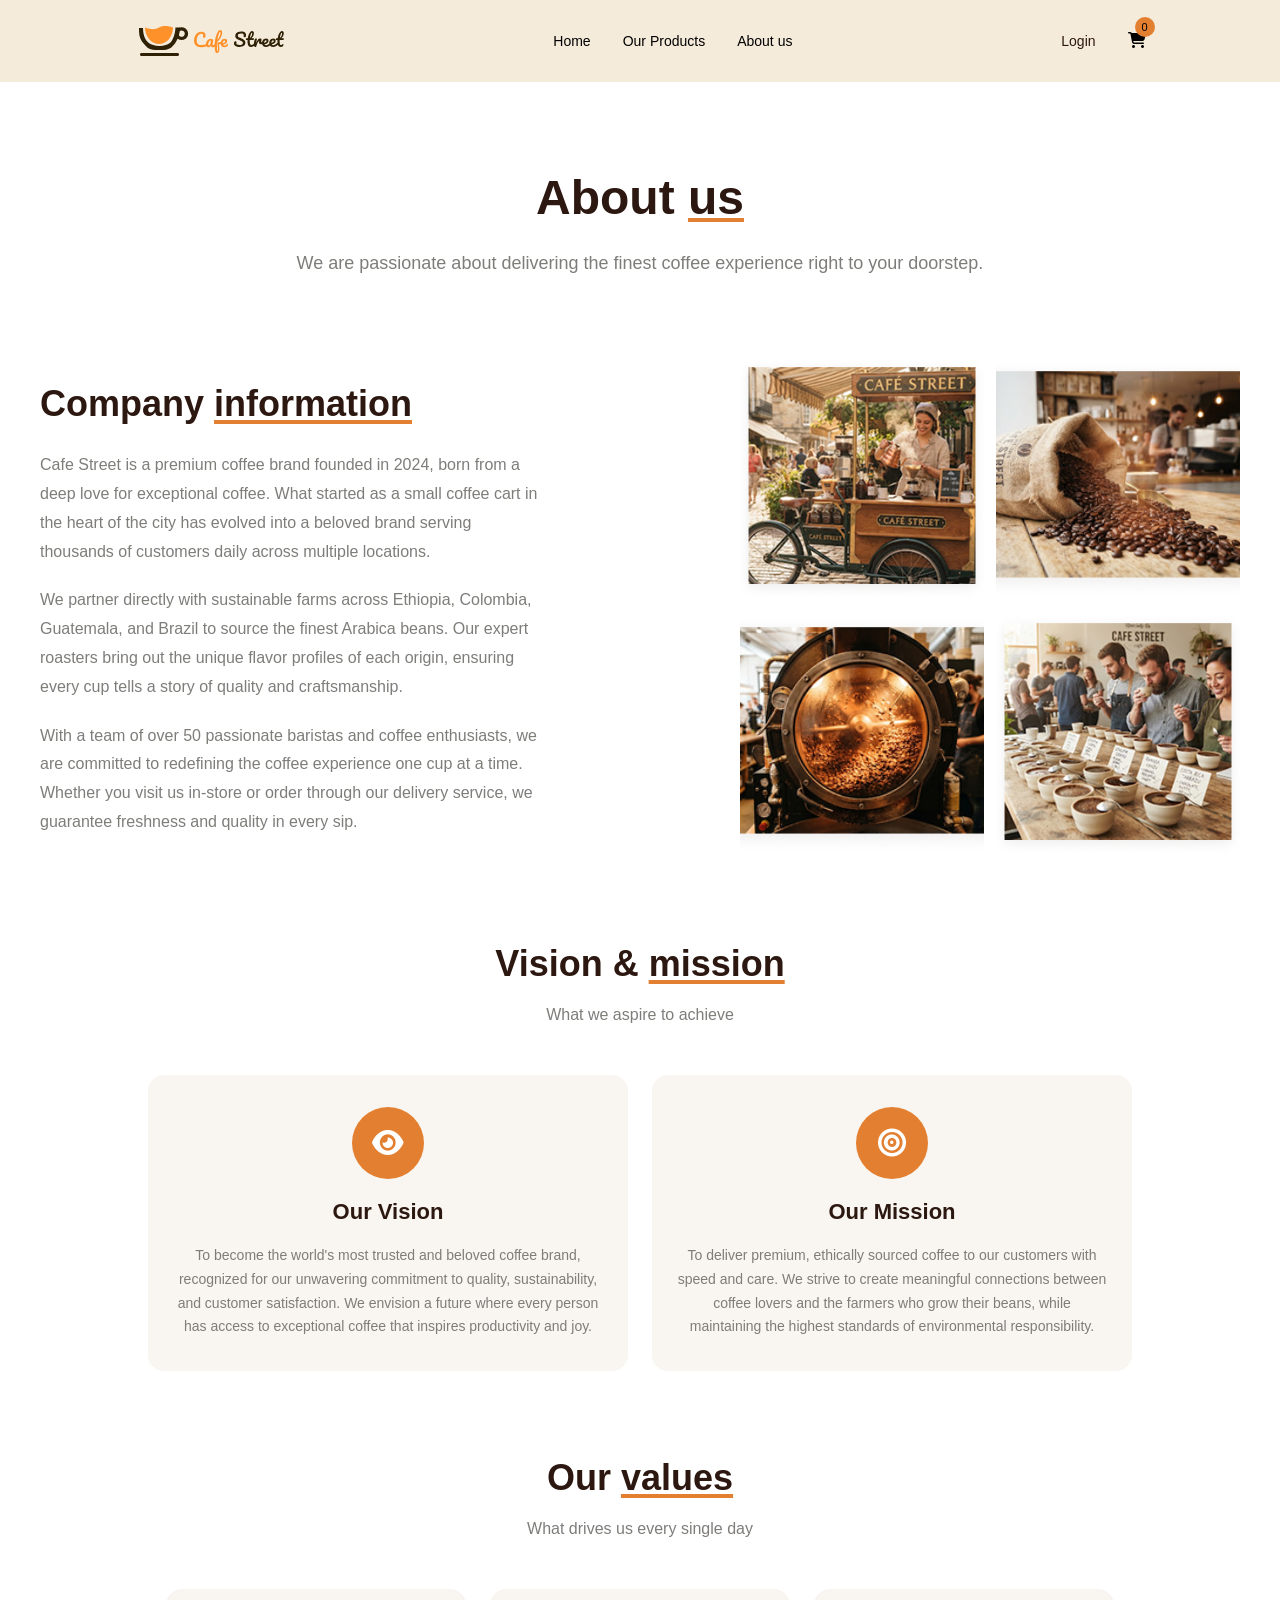
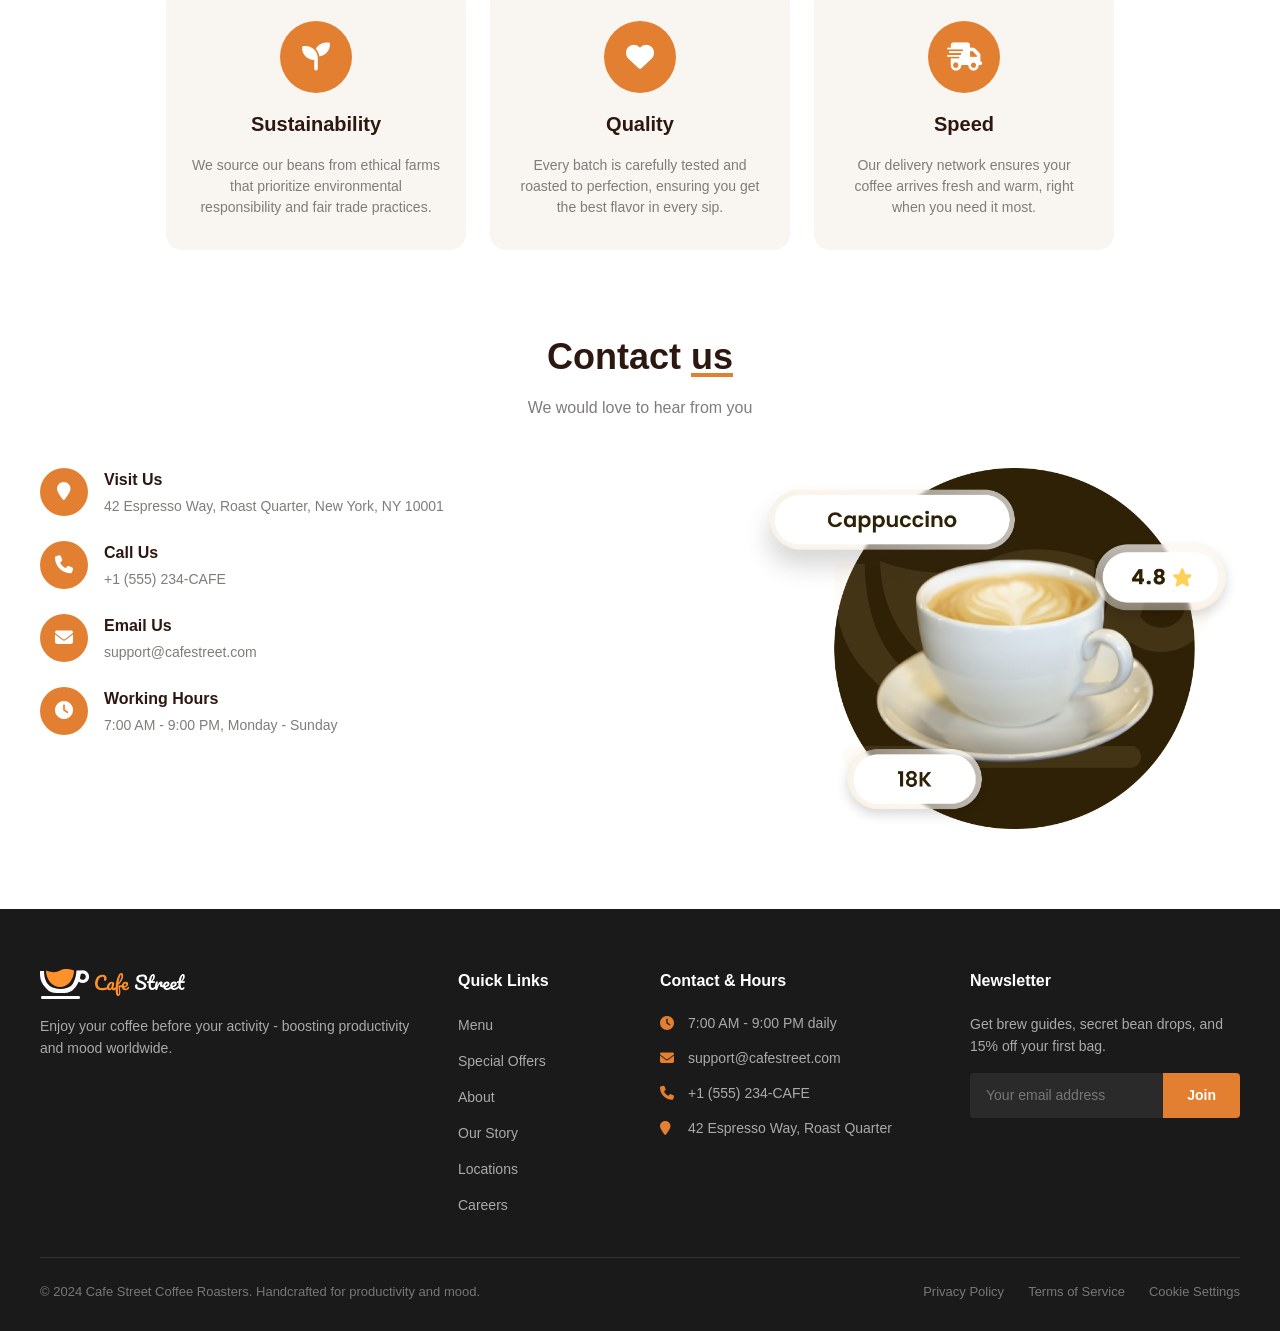
==== commit 637716a8: "feat: Implement product carousel and cart functionality - Added home.js to display products in a car" ====
--- a/about.html
+++ b/about.html
@@ -35,14 +35,12 @@
           <li class="nav-link underline-effect">
             <a href="./about.html">About us</a>
           </li>
-          <li class="nav-link underline-effect">
-            <a href="./contact.html">Contact Us</a>
-          </li>
+
         </ul>
       </nav>
       <div class="controls">
-        <div class="greeting">
-          <p>Hi <span>Ahmed Elsifi</span></p>
+        <div id="auth-controls" class="greeting">
+          <a href="./login.html" class="login-btn">Login</a>
         </div>
         <div class="cart">
           <a href="./cart.html" class="underline-effect"
@@ -310,5 +308,7 @@
         </div>
       </div>
     </footer>
+
+    <script type="module" src="./js/navbar.js"></script>
   </body>
 </html>
--- a/css/style.css
+++ b/css/style.css
@@ -130,6 +130,12 @@
   justify-content: center;
 }
 
+.greeting {
+  display: flex;
+  align-items: center;
+  gap: 12px;
+}
+
 .greeting p {
   font-size: 14px;
   font-weight: 500;
@@ -137,6 +143,44 @@
 
 .greeting span {
   color: #e37f30;
+}
+
+.login-btn {
+  font-size: 14px;
+  font-weight: 500;
+  color: #2c1810;
+  position: relative;
+}
+
+.login-btn::after {
+  content: "";
+  position: absolute;
+  bottom: -3px;
+  left: 0;
+  width: 0;
+  height: 2px;
+  background-color: #e37f30;
+  transition: width 0.3s ease;
+}
+
+.login-btn:hover::after {
+  width: 100%;
+}
+
+.logout-btn {
+  padding: 8px 20px;
+  background-color: #ef4444;
+  color: #ffffff;
+  border-radius: 8px;
+  font-size: 14px;
+  font-weight: 600;
+  cursor: pointer;
+  border: none;
+  transition-duration: 0.3s;
+}
+
+.logout-btn:hover {
+  background-color: #dc2626;
 }
 
 .cart {
@@ -264,7 +308,7 @@
 }
 
 .newsletter-form input {
-  flex: 1;
+  width: 100%;
   padding: 12px 16px;
   border: none;
   border-radius: 4px 0 0 4px;
